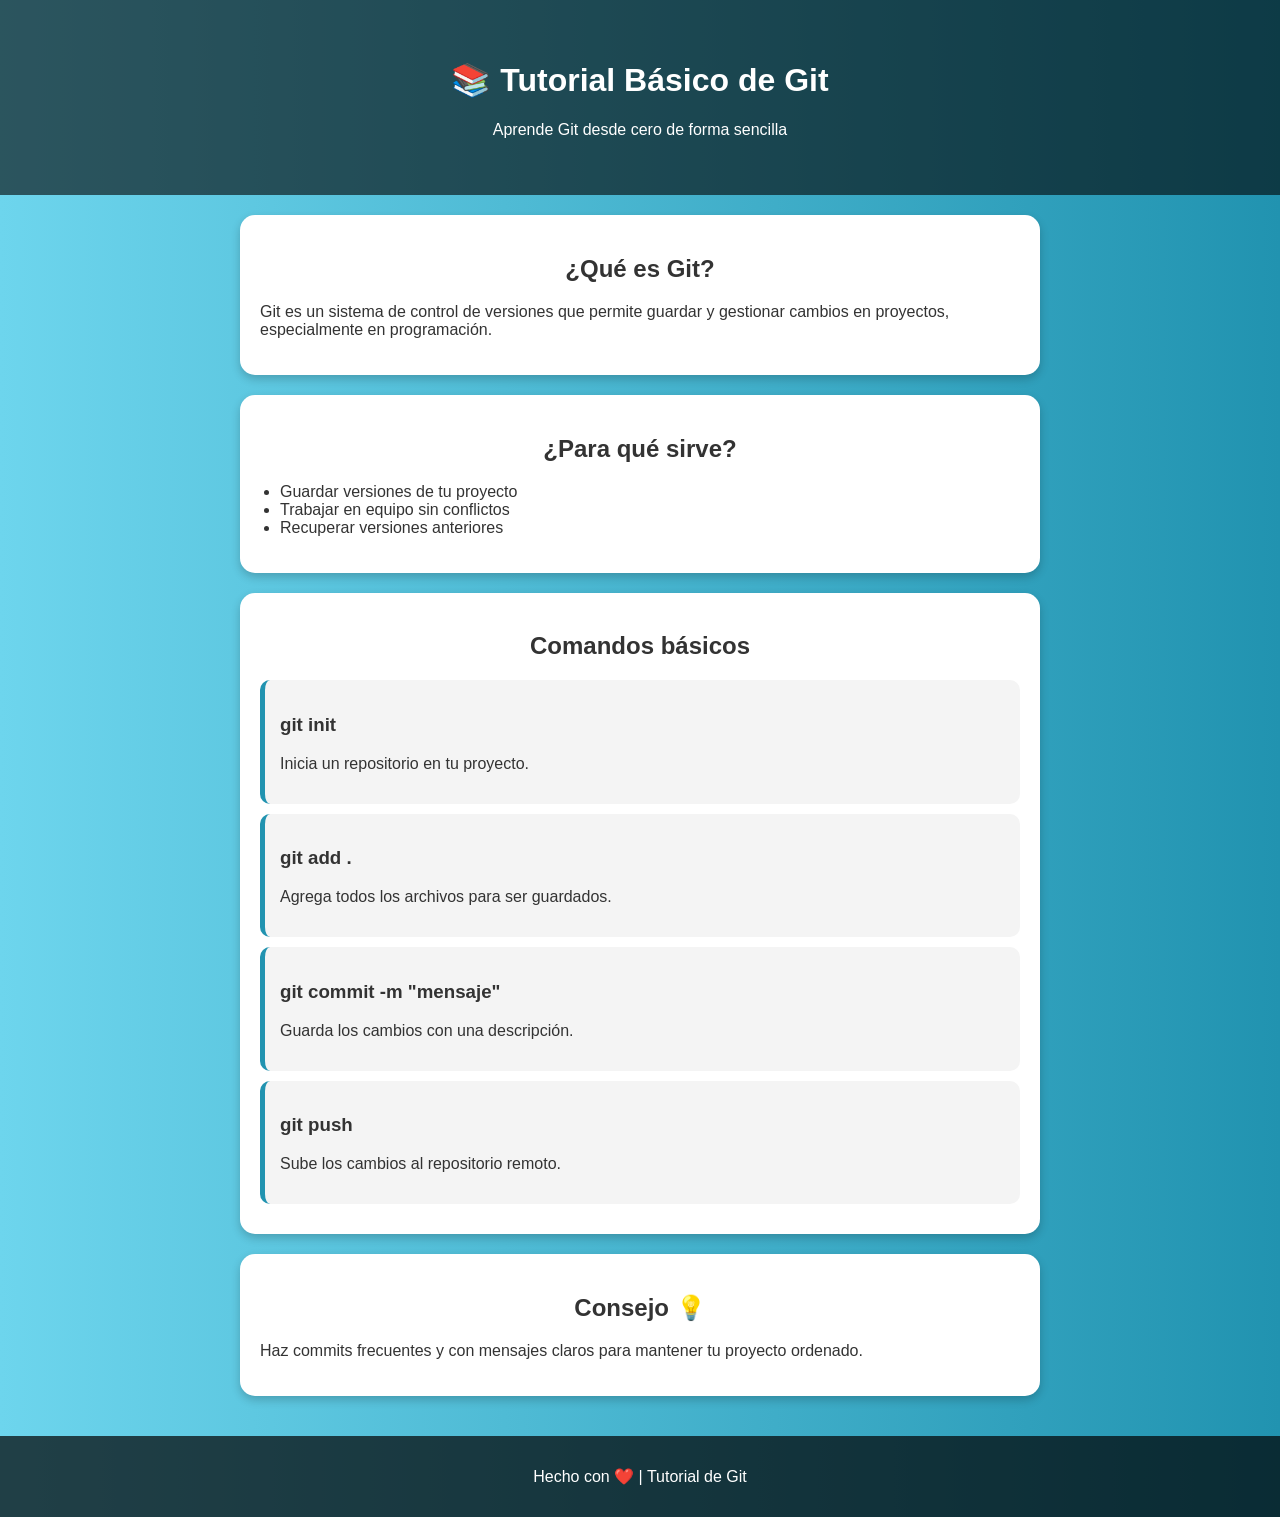
==== src/main/resources/static/index.html @ 0566a64b "Estructura inicial del proyecto" ====
<!DOCTYPE html>
<html lang="es">
<head>
    <meta charset="UTF-8">
    <title>Guía Básica de Git</title>
    <link rel="stylesheet" href="style.css">
</head>
<body>

    <header>
        <h1>📚 Tutorial Básico de Git</h1>
        <p>Aprende Git desde cero de forma sencilla</p>
    </header>

    <main>
        <section>
            <h2>¿Qué es Git?</h2>
            <p>
                Git es un sistema de control de versiones que permite guardar y gestionar cambios en proyectos, 
                especialmente en programación.
            </p>
        </section>

        <section>
            <h2>¿Para qué sirve?</h2>
            <ul>
                <li>Guardar versiones de tu proyecto</li>
                <li>Trabajar en equipo sin conflictos</li>
                <li>Recuperar versiones anteriores</li>
            </ul>
        </section>

        <section>
            <h2>Comandos básicos</h2>

            <div class="card">
                <h3>git init</h3>
                <p>Inicia un repositorio en tu proyecto.</p>
            </div>

            <div class="card">
                <h3>git add .</h3>
                <p>Agrega todos los archivos para ser guardados.</p>
            </div>

            <div class="card">
                <h3>git commit -m "mensaje"</h3>
                <p>Guarda los cambios con una descripción.</p>
            </div>

            <div class="card">
                <h3>git push</h3>
                <p>Sube los cambios al repositorio remoto.</p>
            </div>
        </section>

        <section>
            <h2>Consejo 💡</h2>
            <p>
                Haz commits frecuentes y con mensajes claros para mantener tu proyecto ordenado.
            </p>
        </section>
    </main>

    <footer>
        <p>Hecho con ❤️ | Tutorial de Git</p>
    </footer>

</body>
</html>
---- src/main/resources/static/style.css ----
body {
    font-family: Arial, sans-serif;
    margin: 0;
    background: linear-gradient(to right, #6dd5ed, #2193b0);
    color: #333;
}

header {
    text-align: center;
    padding: 40px;
    background: rgba(0, 0, 0, 0.6);
    color: white;
}

main {
    padding: 20px;
    max-width: 800px;
    margin: auto;
}

section {
    background: white;
    margin-bottom: 20px;
    padding: 20px;
    border-radius: 15px;
    box-shadow: 0px 4px 10px rgba(0,0,0,0.2);
}

h1, h2 {
    text-align: center;
}

ul {
    padding-left: 20px;
}

.card {
    background: #f4f4f4;
    margin: 10px 0;
    padding: 15px;
    border-left: 5px solid #2193b0;
    border-radius: 10px;
    transition: transform 0.2s;
}

.card:hover {
    transform: scale(1.03);
}

footer {
    text-align: center;
    padding: 15px;
    background: rgba(0, 0, 0, 0.7);
    color: white;
}
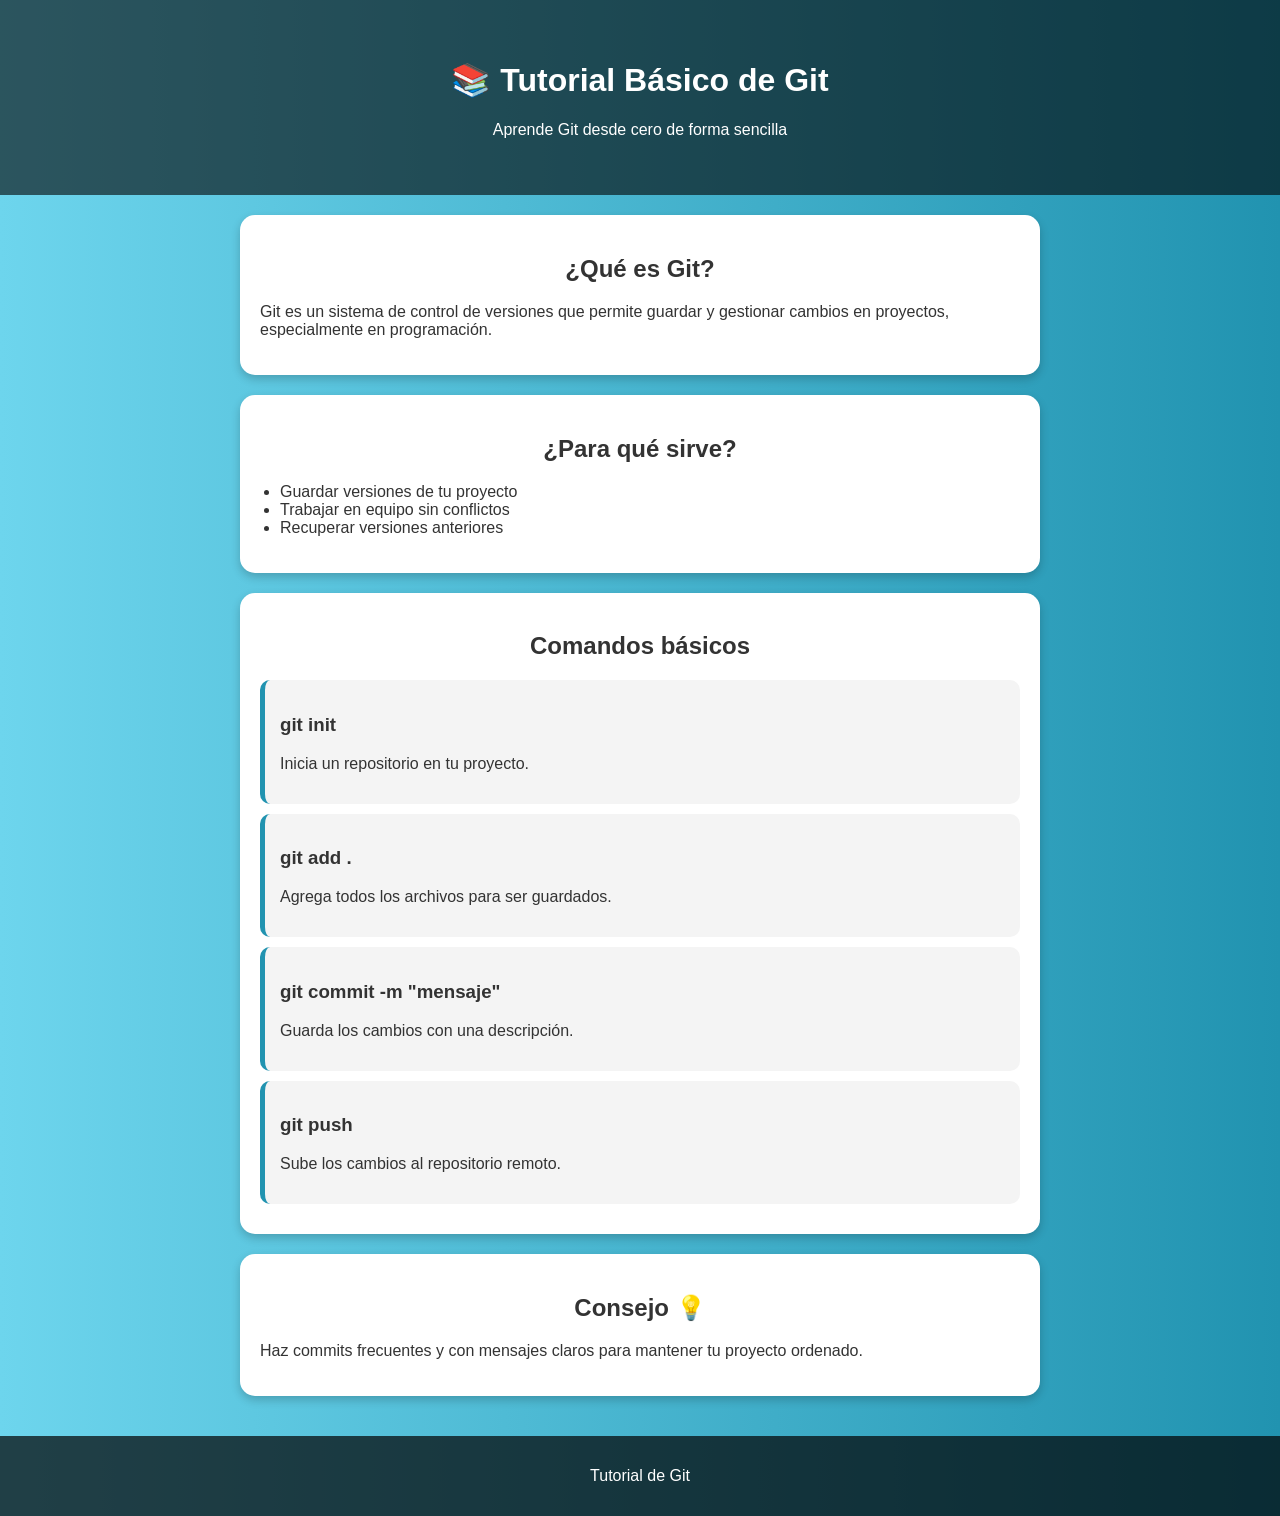
==== commit fa9e5463: "Agrega contenido en index" ====
--- a/src/main/resources/static/index.html
+++ b/src/main/resources/static/index.html
@@ -63,7 +63,7 @@
     </main>
 
     <footer>
-        <p>Hecho con ❤️ | Tutorial de Git</p>
+        <p>Tutorial de Git</p>
     </footer>
 
 </body>
